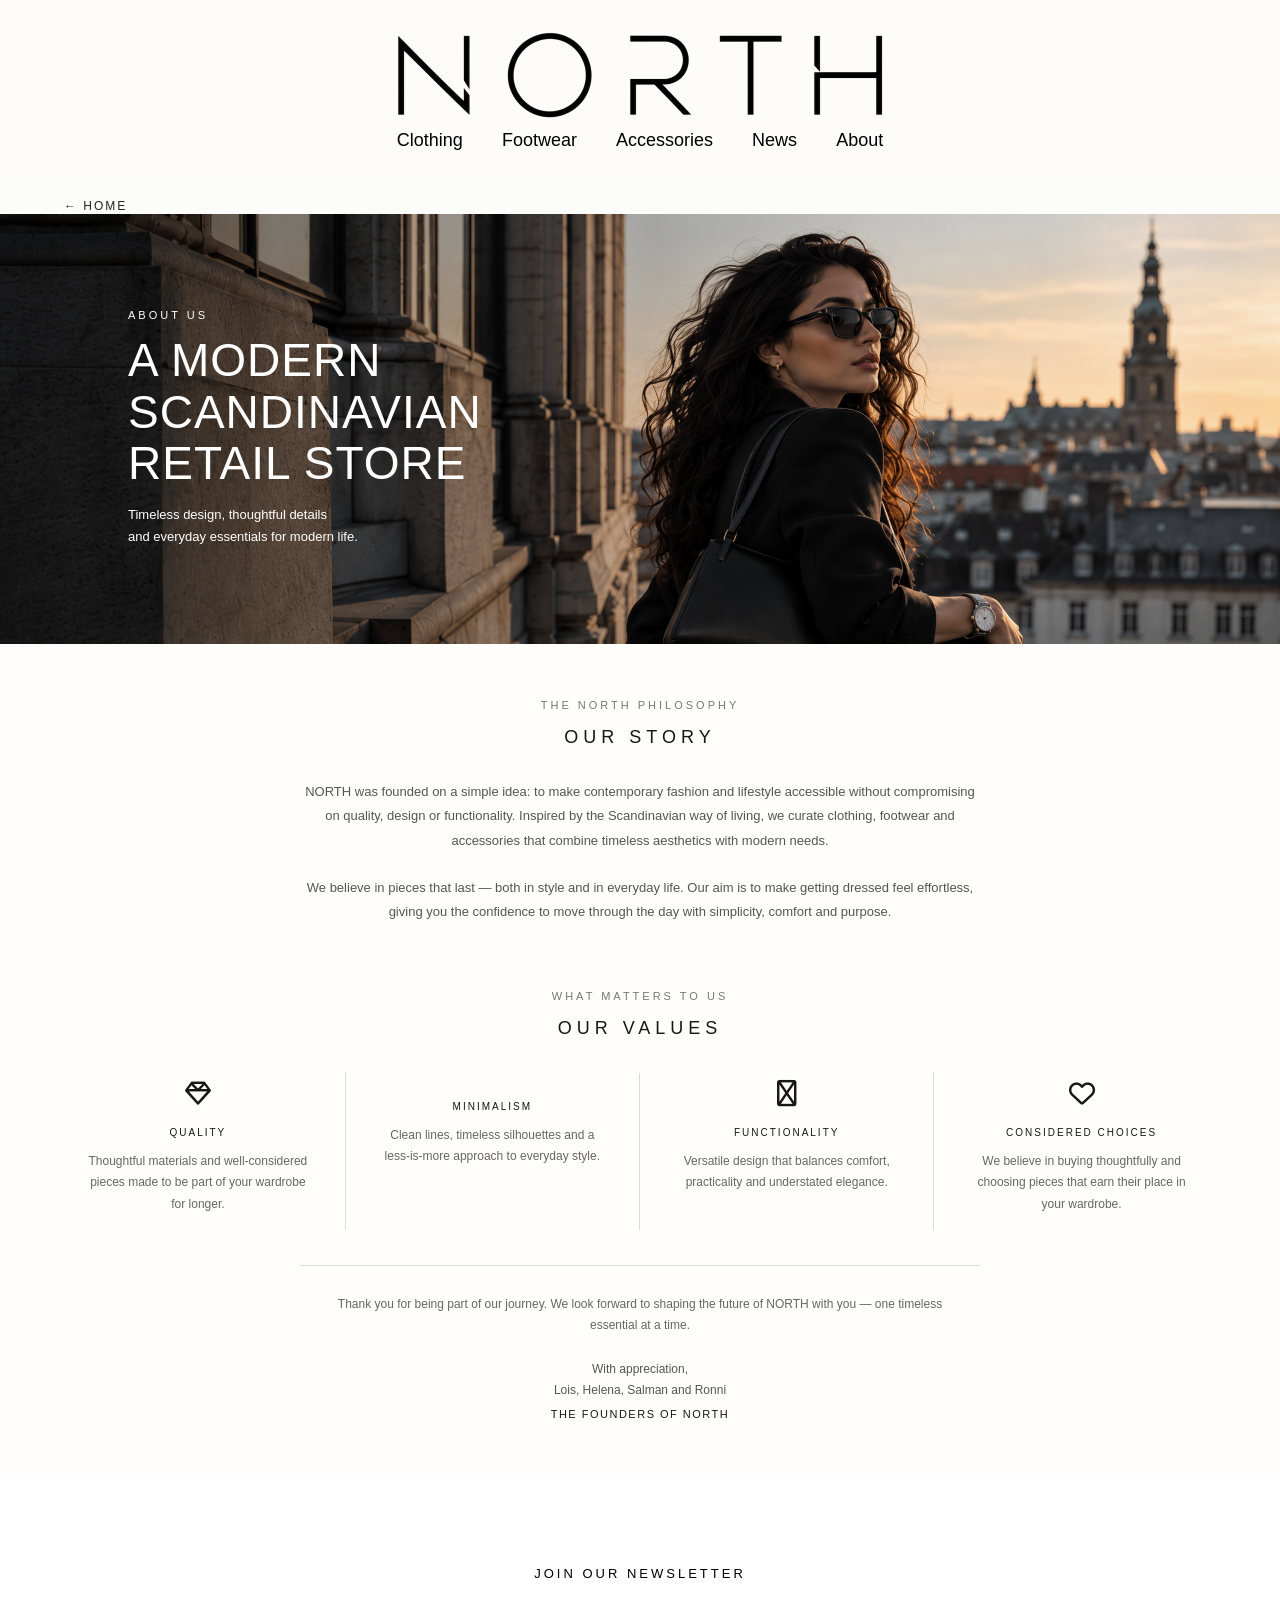
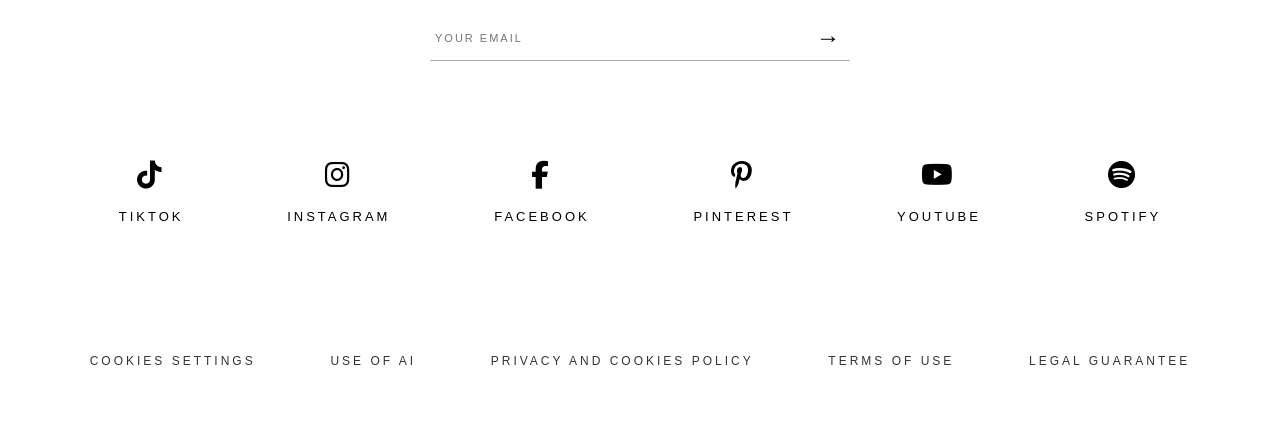
==== about.html @ e8c5afd9 "completepage" ====
<!doctype html>
<html lang="en">
  <head>
    <meta charset="UTF-8" />
    <meta name="viewport" content="width=device-width, initial-scale=1.0" />

    <title>About NORTH</title>

    <link rel="stylesheet" href="css/header.css" />
    <link rel="stylesheet" href="css/style.css" />
    <link rel="stylesheet" href="css/footer.css" />
    <link rel="stylesheet" href="css/about.css" />

    <link rel="stylesheet" href="https://cdnjs.cloudflare.com/ajax/libs/font-awesome/6.4.0/css/all.min.css" />
  </head>

  <body>
    <!-- HEADER -->
    <header class="header">
      <div class="header-center">
        <a href="index.html" class="logo-link">
          <img class="logo" src="imgs/logo.png" alt="NORTH" />
        </a>

        <nav class="menu">
          <a href="productlist.html?category=clothing">Clothing</a>
          <a href="productlist.html?category=footwear">Footwear</a>
          <a href="productlist.html?category=accessories">Accessories</a>
          <a href="news.html">News</a>
          <a href="about.html">About</a>
        </nav>
      </div>

      <button class="burger" aria-label="Open menu" aria-expanded="false">
        <span></span>
        <span></span>
        <span></span>
      </button>
    </header>
    <a href="index.html" class="back-link">← HOME</a>

    <main class="about-page">
      <!-- HERO -->
      <section class="about-hero">
        <div class="about-hero-overlay"></div>

        <div class="about-hero-content">
          <p class="eyebrow">ABOUT US</p>
          <h1>A MODERN<br />SCANDINAVIAN<br />RETAIL STORE</h1>
          <p class="hero-description">
            Timeless design, thoughtful details<br />
            and everyday essentials for modern life.
          </p>
        </div>
      </section>

      <!-- OUR STORY -->
      <section class="about-story">
        <p class="eyebrow">THE NORTH PHILOSOPHY</p>
        <h2>OUR STORY</h2>

        <div class="story-copy">
          <p>
            NORTH was founded on a simple idea: to make contemporary fashion and lifestyle accessible without compromising on quality, design or functionality. Inspired by the Scandinavian way of living, we curate clothing, footwear and accessories
            that combine timeless aesthetics with modern needs.
          </p>

          <p>We believe in pieces that last — both in style and in everyday life. Our aim is to make getting dressed feel effortless, giving you the confidence to move through the day with simplicity, comfort and purpose.</p>
        </div>
      </section>

      <!-- VALUES -->
      <section class="values-section">
        <p class="eyebrow">WHAT MATTERS TO US</p>
        <h2>OUR VALUES</h2>

        <div class="values-grid">
          <article class="value-item">
            <i class="fa-regular fa-gem" aria-hidden="true"></i>
            <h3>QUALITY</h3>
            <p>Thoughtful materials and well-considered pieces made to be part of your wardrobe for longer.</p>
          </article>

          <article class="value-item">
            <i class="fa-solid fa-hanger" aria-hidden="true"></i>
            <h3>MINIMALISM</h3>
            <p>Clean lines, timeless silhouettes and a less-is-more approach to everyday style.</p>
          </article>

          <article class="value-item">
            <i class="fa-solid fa-globe" aria-hidden="true"></i>
            <h3>FUNCTIONALITY</h3>
            <p>Versatile design that balances comfort, practicality and understated elegance.</p>
          </article>

          <article class="value-item">
            <i class="fa-regular fa-heart" aria-hidden="true"></i>
            <h3>CONSIDERED CHOICES</h3>
            <p>We believe in buying thoughtfully and choosing pieces that earn their place in your wardrobe.</p>
          </article>
        </div>
      </section>

      <!-- CLOSING -->
      <section class="about-closing">
        <p>Thank you for being part of our journey. We look forward to shaping the future of NORTH with you — one timeless essential at a time.</p>

        <p class="sign-off">
          With appreciation,<br />
          Lois, Helena, Salman and Ronni
        </p>

        <p class="ceo-title">THE FOUNDERS OF NORTH</p>
      </section>
    </main>

    <!-- FOOTER -->
    <footer class="footer">
      <div class="newsletter">
        <h2>JOIN OUR NEWSLETTER</h2>

        <form class="newsletter-form">
          <input type="email" placeholder="YOUR EMAIL" aria-label="Your email" required />
          <button type="submit" aria-label="Subscribe">→</button>
        </form>
      </div>

      <div class="socials">
        <a href="#" aria-label="TikTok">
          <i class="fa-brands fa-tiktok"></i>
          <span>TIKTOK</span>
        </a>

        <a href="#" aria-label="Instagram">
          <i class="fa-brands fa-instagram"></i>
          <span>INSTAGRAM</span>
        </a>

        <a href="#" aria-label="Facebook">
          <i class="fa-brands fa-facebook-f"></i>
          <span>FACEBOOK</span>
        </a>

        <a href="#" aria-label="Pinterest">
          <i class="fa-brands fa-pinterest-p"></i>
          <span>PINTEREST</span>
        </a>

        <a href="#" aria-label="YouTube">
          <i class="fa-brands fa-youtube"></i>
          <span>YOUTUBE</span>
        </a>

        <a href="#" aria-label="Spotify">
          <i class="fa-brands fa-spotify"></i>
          <span>SPOTIFY</span>
        </a>
      </div>

      <div class="footer-bottom">
        <a href="#">COOKIES SETTINGS</a>
        <a href="#">USE OF AI</a>
        <a href="#">PRIVACY AND COOKIES POLICY</a>
        <a href="#">TERMS OF USE</a>
        <a href="#">LEGAL GUARANTEE</a>
      </div>
    </footer>
  </body>
</html>
---- css/header.css ----
.header {
  display: flex;
  justify-content: center;
  align-items: center;
  position: relative;
  padding: 2rem 2rem 1.5rem;
  background: #FDFCF9;
  font-family: sans-serif;
}



.header-center {
  display: flex;
  flex-direction: column;
  align-items: center;
  width: 100%;
  max-width: 40%;
  
}

.logo-link {
  display: block;
  width: 100%;
}

.logo {
  display: block;
  width: 100%;
  height: auto;
  object-fit: contain;
}

/* Menu aligned with the 5 letters */
.menu {
  display: flex;
  grid-template-columns: repeat(5, 1fr);
  width: 100%;
  margin-top: 0.75rem;
  gap: 0;
  justify-content: space-between;

}

.menu a {
  text-align: center;
  text-decoration: none;
  color: black;
  font-size: 18px;
  font-weight: 400;
  white-space: nowrap;
}

.menu a:hover {
  color: #777777;
  text-decoration: underline;
  text-underline-offset: 4px;
  transition: color 0.2s ease;
}

/* Header icons */
.header-icons {
  display: flex;
  align-items: center;
  gap: 1rem;
  position: absolute;
  right: 2rem;
  top: 50%;
  transform: translateY(-50%);
}

.cart-icon {
  display: flex;
  align-items: center;
  justify-content: center;
}

.cart-icon img {
  width: 24px;
  height: 24px;
}

/* Burger menu */
.burger {
  display: none;
  background: none;
  border: none;
  cursor: pointer;
}

.burger span {
  display: block;
  width: 28px;
  height: 2px;
  background: black;
  margin: 6px 0;
}

/* Mobile */
@media (max-width: 768px) {
  .header {
    padding: 1rem;
  }

  .header-center {
    max-width: 200px;
  }

  .header-icons {
    right: 1rem;
  }

  .burger {
    display: block;
  }

  .menu {
    display: none;
    position: absolute;
    top: 100%;
    left: 0;
    width: 100%;
    margin-top: 0;
    background: white;
    flex-direction: column;
    border-bottom: 1px solid black;
    z-index: 100;
  }

  .menu.open {
    display: flex;
  }

  .menu a {
    padding: 1rem;
    text-align: left;
    border-top: 1px solid #ddd;
  }
}
---- css/style.css ----
body {
  background-color: #fcfcfa;
  margin: 0px;
  padding: 0px;
  font-family: helvetica;
}

@font-face {
  font-family: helvetica;
  src: url(../fonts/HelveticaNeue-Medium.otf);
}

.hero-banner {
  max-width: 100%;
  position: relative;
}

.hero-banner img {
  width: 100%;
  margin: 0px;
  padding: 0px;
}

.hero-text {
  position: absolute;
  top: 50%;
  left: 6%;
  transform: translateY(-50%);
  color: white;
  z-index: 2;
}

.btn {
  display: inline-block;
  padding: 15px 35px;
  background-color: #fcfcfa;
  color: black;
  font-size: 14px;
  text-decoration: none;
  border-radius: 1px;
  transition: background-color 0.3s ease;
}

.product-link {
  text-decoration: none;
  color: inherit;
  display: block;
  cursor: pointer;
}

.product {
  border: 1px solid #ddd;
  padding: 10px;
  background-color: #fff;
  border-radius: 4px;
}
.back-link {
  display: inline-flex;
  align-items: center;
  gap: 8px;
  margin: 30px 0 0 4%;
  color: #111;
  text-decoration: none;
  font-family: sans-serif;
  font-size: 14px;
  font-weight: 400;
  letter-spacing: 0.3px;
  transition: opacity 0.2s ease;
}

.back-link span {
  font-size: 24px;
  line-height: 1;
}

.back-link:hover {
  opacity: 0.55;
}
.back-link {
  display: inline-block;
  margin: 24px 0 0 5%;
  color: #222;
  text-decoration: none;
  font-family: inherit;
  font-size: 12px;
  letter-spacing: 2px;
  transition: opacity 0.3s ease;
}

.back-link:hover {
  opacity: 0.5;
}
---- css/footer.css ----
.footer {
  background-color: white;
  color: black;
  padding: 80px 40px 60px;
  text-align: center;
}


.newsletter h2 {
  font-size: 20px;
  font-weight: 400;
  letter-spacing: 5px;
  margin-bottom: 35px;
}

.newsletter-form {
  display: flex;
  justify-content: space-between;
  max-width: 600px;
  margin: 0 auto;
  border-bottom: 1px solid #999;
}

.newsletter-form input {
  border: none;
  outline: none;
  width: 100%;
  padding: 15px;
  letter-spacing: 3px;
}

.newsletter-form button {
  background: none;
  border: none;
  font-size: 30px;
  cursor: pointer;
}


.socials {
  display: flex;
  justify-content: space-evenly;
  flex-wrap: wrap;
  gap: 25px;
  margin: 100px auto 130px;
}

.socials a {
  display: flex;
  flex-direction: column;
  align-items: center;
  gap: 20px;
  color: black;
  text-decoration: none;
  font-size: 13px;
  letter-spacing: 3px;
}

.socials i {
  font-size: 28px;
}


.footer-bottom {
  display: flex;
  justify-content: space-evenly;
  flex-wrap: wrap;
  gap: 25px;
}

.footer-bottom a {
  color: #333;
  text-decoration: none;
  font-size: 12px;
  letter-spacing: 3px;
}


@media (max-width: 768px) {
  .footer {
    padding: 60px 20px;
  }

  .socials {
    margin: 70px auto;
    gap: 30px;
  }

  .footer-bottom {
    gap: 20px;
  }
}
---- css/about.css ----
/* =========================
   NORTH — ABOUT PAGE
========================= */

.about-page {
  width: 100%;
  color: #171717;
  background: #fffefa;
  overflow: hidden;
}

.about-page * {
  box-sizing: border-box;
}

.about-page h1,
.about-page h2,
.about-page h3,
.about-page p {
  margin-top: 0;
}

.about-page h2 {
  font-size: 18px;
  font-weight: 400;
  letter-spacing: 5px;
  line-height: 1.6;
}

.eyebrow {
  margin-bottom: 12px;
  font-size: 11px;
  letter-spacing: 3px;
  text-transform: uppercase;
}

/* HERO */

.about-hero {
  position: relative;
  display: flex;
  align-items: center;
  min-height: 430px;
  padding: 60px 10%;
  background-image: url("../imgs/about-hero.png");
  background-size: cover;
  background-position: center 42%;
  color: #fff;
}

.about-hero-overlay {
  position: absolute;
  inset: 0;
  background: linear-gradient(90deg, rgba(0, 0, 0, 0.58) 0%, rgba(0, 0, 0, 0.25) 43%, rgba(0, 0, 0, 0.02) 75%);
}

.about-hero-content {
  position: relative;
  z-index: 1;
  max-width: 470px;
}

.about-hero-content .eyebrow {
  margin-bottom: 14px;
}

.about-hero h1 {
  margin-bottom: 14px;
  font-size: clamp(30px, 4vw, 46px);
  font-weight: 300;
  letter-spacing: 1px;
  line-height: 1.12;
}

.hero-description {
  margin-bottom: 0;
  font-size: 13px;
  line-height: 1.7;
}

/* OUR STORY */

.about-story {
  max-width: 800px;
  margin: 0 auto;
  padding: 55px 30px 65px;
  text-align: center;
}

.about-story .eyebrow,
.values-section .eyebrow {
  color: #777;
}

.about-story h2,
.values-section h2 {
  margin-bottom: 28px;
}

.story-copy {
  max-width: 680px;
  margin: 0 auto;
}

.story-copy p {
  margin-bottom: 22px;
  color: #555;
  font-size: 13px;
  line-height: 1.9;
}

.story-copy p:last-child {
  margin-bottom: 0;
}

/* COPENHAGEN IMAGE + TEXT */

.copenhagen-section {
  display: grid;
  grid-template-columns: 1.1fr 0.9fr;
  align-items: center;
  gap: 8%;
  max-width: 1250px;
  margin: 0 auto;
  padding: 0 5% 75px;
}

.copenhagen-image {
  width: 100%;
  height: 390px;
  overflow: hidden;
  background: #efede8;
}

.copenhagen-image img {
  display: block;
  width: 100%;
  height: 100%;
  object-fit: cover;
  object-position: center;
}

.copenhagen-copy {
  max-width: 390px;
}

.copenhagen-copy .eyebrow {
  color: #777;
}

.copenhagen-copy h2 {
  margin-bottom: 25px;
}

.copenhagen-copy p:not(.eyebrow) {
  margin-bottom: 18px;
  color: #555;
  font-size: 13px;
  line-height: 1.9;
}

/* VALUES */

.values-section {
  max-width: 1400px;
  margin: 0 auto;
  padding: 0 4% 35px;
  text-align: center;
}

.values-section h2 {
  margin-bottom: 30px;
}

.values-grid {
  display: grid;
  grid-template-columns: repeat(4, minmax(0, 1fr));
}

.value-item {
  padding: 8px 24px 14px;
  border-right: 1px solid #dedbd6;
}

.value-item:last-child {
  border-right: none;
}

.value-item i {
  display: block;
  margin-bottom: 20px;
  font-size: 26px;
  font-weight: 400;
}

.value-item h3 {
  margin-bottom: 13px;
  font-size: 10px;
  font-weight: 500;
  letter-spacing: 2px;
}

.value-item p {
  max-width: 220px;
  margin: 0 auto;
  color: #666;
  font-size: 12px;
  line-height: 1.8;
}

/* CLOSING */

.about-closing {
  max-width: 680px;
  margin: 0 auto;
  padding: 28px 25px 55px;
  border-top: 1px solid #dedbd6;
  text-align: center;
}

.about-closing > p:first-child {
  margin-bottom: 22px;
  color: #666;
  font-size: 12px;
  line-height: 1.8;
}

.about-closing .sign-off {
  margin-bottom: 6px;
  color: #555;
  font-size: 12px;
  line-height: 1.8;
}

.about-closing .ceo-title {
  margin-bottom: 0;
  font-size: 11px;
  letter-spacing: 1.5px;
}

/* FOOTER */

.about-page + .footer {
  margin-top: 0;
}

.footer .newsletter h2 {
  font-size: 13px;
  font-weight: 400;
  letter-spacing: 3px;
}

.footer .newsletter-form {
  display: flex;
  align-items: center;
  width: min(420px, 85%);
  margin: 25px auto 0;
  border-bottom: 1px solid #aaa;
}

.footer .newsletter-form input {
  flex: 1;
  min-width: 0;
  padding: 12px 5px;
  border: 0;
  outline: none;
  background: transparent;
  font: inherit;
  font-size: 11px;
  letter-spacing: 2px;
}

.footer .newsletter-form button {
  padding: 8px 10px;
  border: 0;
  background: transparent;
  font-size: 24px;
  cursor: pointer;
}

.footer .socials a {
  text-decoration: none;
  color: inherit;
}

/* RESPONSIVE */

@media (max-width: 800px) {
  .about-hero {
    min-height: 370px;
    padding: 45px 7%;
    background-position: 56% center;
  }

  .copenhagen-section {
    grid-template-columns: 1fr;
    gap: 28px;
    padding: 0 7% 60px;
  }

  .copenhagen-image {
    height: 330px;
  }

  .copenhagen-copy {
    max-width: 600px;
    margin: 0 auto;
    text-align: center;
  }

  .values-grid {
    grid-template-columns: repeat(2, minmax(0, 1fr));
    row-gap: 28px;
  }

  .value-item:nth-child(2) {
    border-right: none;
  }

  .value-item:nth-child(3),
  .value-item:nth-child(4) {
    padding-top: 24px;
    border-top: 1px solid #dedbd6;
  }
}

@media (max-width: 500px) {
  .about-page h2 {
    font-size: 16px;
    letter-spacing: 4px;
  }

  .about-hero {
    min-height: 350px;
    padding: 35px 7%;
    background-position: 58% center;
  }

  .about-hero-overlay {
    background: linear-gradient(90deg, rgba(0, 0, 0, 0.65), rgba(0, 0, 0, 0.12));
  }

  .about-hero h1 {
    font-size: 30px;
  }

  .hero-description {
    font-size: 12px;
  }

  .about-story {
    padding: 42px 22px 48px;
  }

  .story-copy p,
  .copenhagen-copy p:not(.eyebrow) {
    font-size: 12px;
  }

  .copenhagen-image {
    height: 260px;
  }

  .values-section {
    padding: 0 12px 25px;
  }

  .value-item {
    padding-right: 12px;
    padding-left: 12px;
  }

  .value-item h3 {
    font-size: 9px;
    letter-spacing: 1px;
  }

  .value-item p {
    font-size: 11px;
  }

  .about-closing {
    padding-bottom: 40px;
  }
}
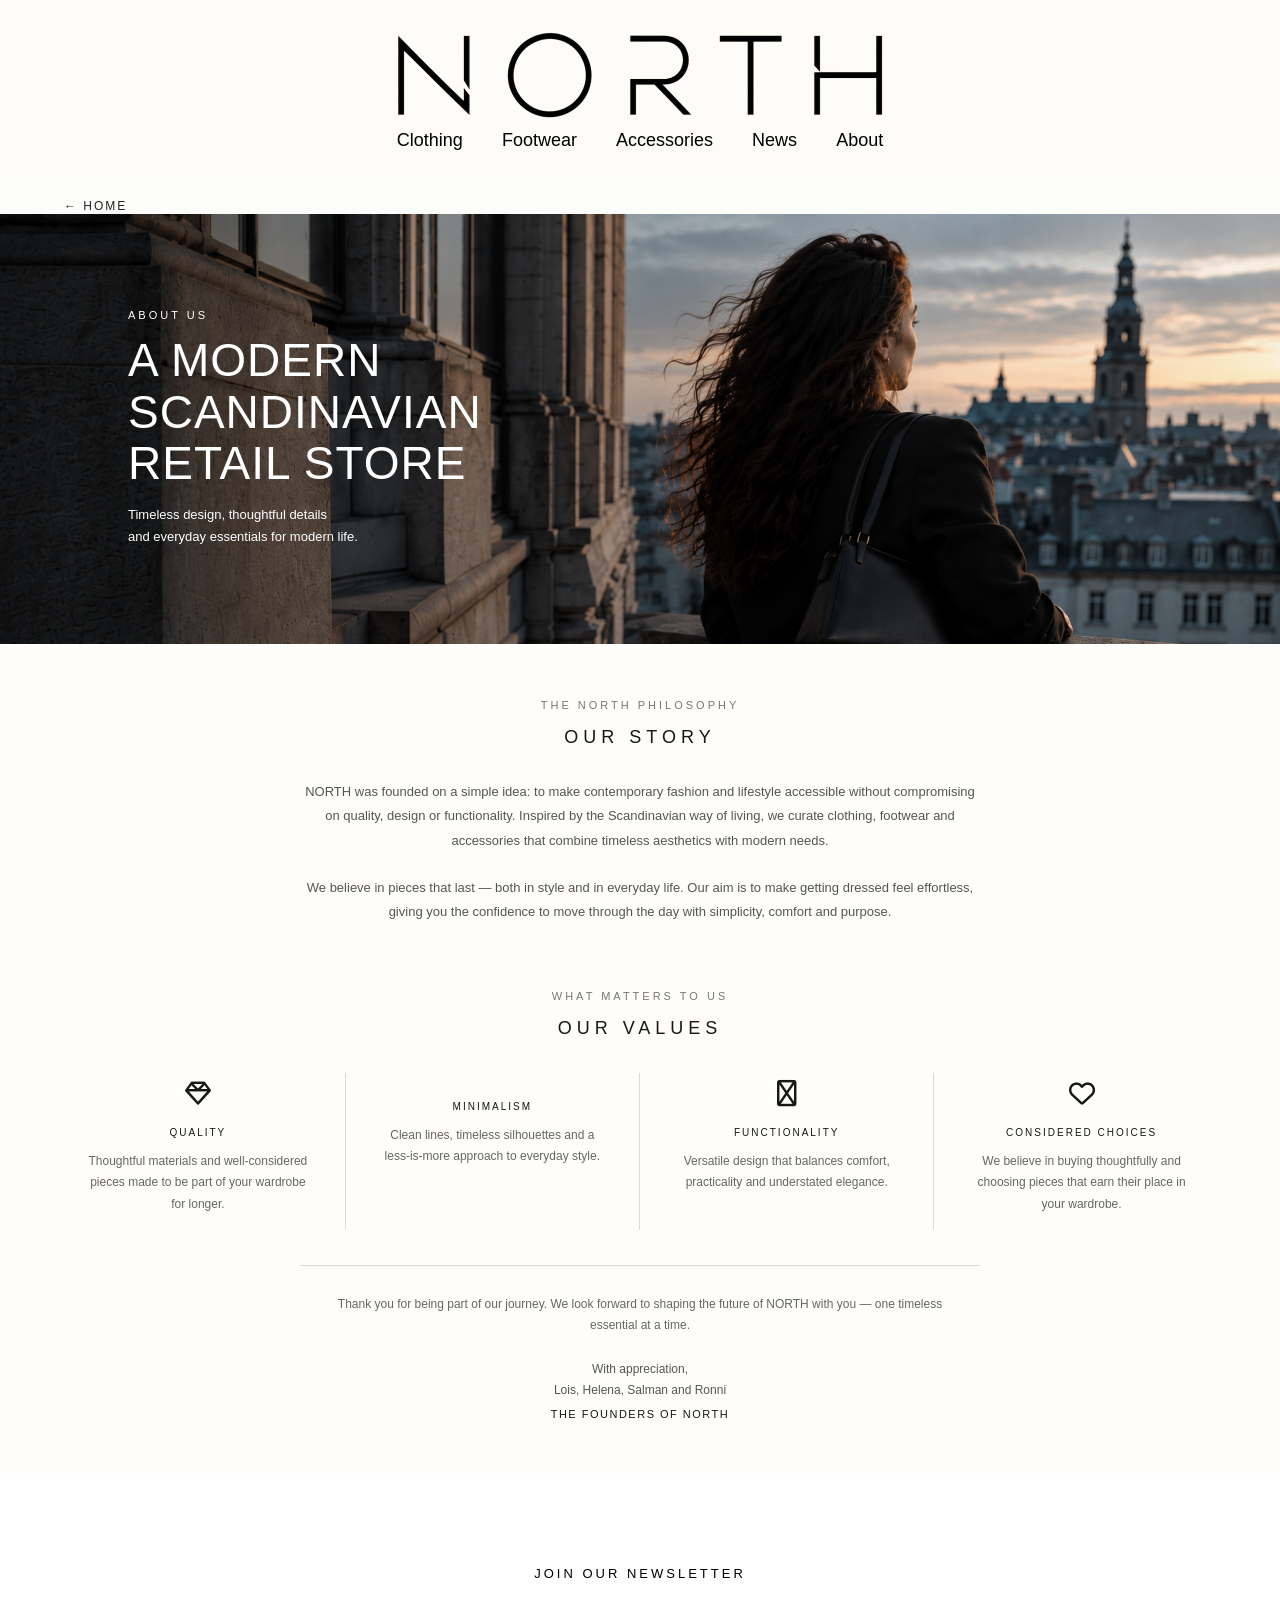
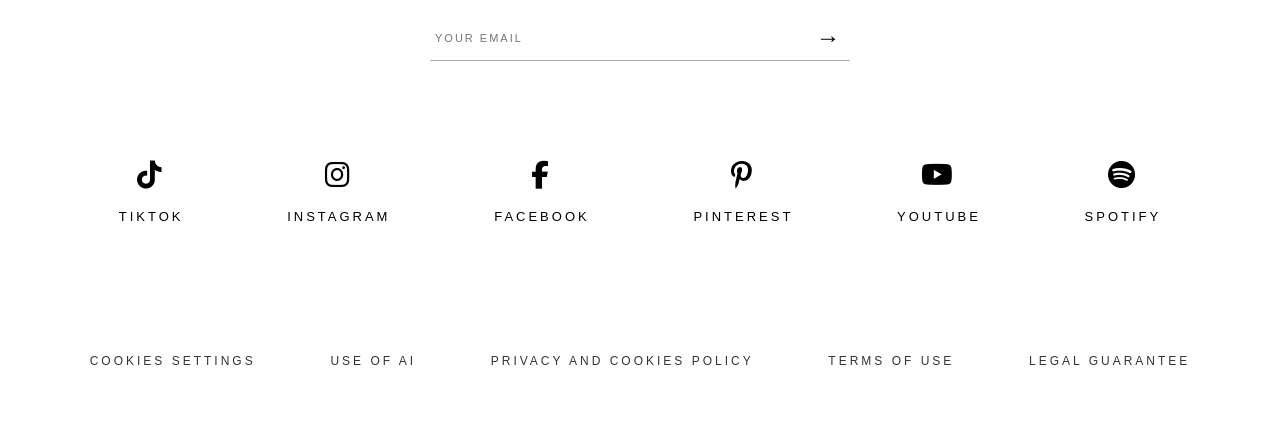
==== commit b25abc2c: "new burger function" ====
--- a/about.html
+++ b/about.html
@@ -165,5 +165,6 @@
         <a href="#">LEGAL GUARANTEE</a>
       </div>
     </footer>
+    <script src="js/header.js" defer></script>
   </body>
 </html>
--- a/css/header.css
+++ b/css/header.css
@@ -1,15 +1,12 @@
-
 .header {
   display: flex;
   justify-content: center;
   align-items: center;
   position: relative;
   padding: 2rem 2rem 1.5rem;
-  background: #FDFCF9;
+  background: #fdfcf9;
   font-family: sans-serif;
 }
-
-
 
 .header-center {
   display: flex;
@@ -17,7 +14,6 @@
   align-items: center;
   width: 100%;
   max-width: 40%;
-  
 }
 
 .logo-link {
@@ -40,7 +36,6 @@
   margin-top: 0.75rem;
   gap: 0;
   justify-content: space-between;
-
 }
 
 .menu a {
@@ -87,6 +82,8 @@
   background: none;
   border: none;
   cursor: pointer;
+  padding: 8px;
+  z-index: 102;
 }
 
 .burger span {
--- a/css/about.css
+++ b/css/about.css
@@ -42,7 +42,7 @@
   align-items: center;
   min-height: 430px;
   padding: 60px 10%;
-  background-image: url("../imgs/about-hero.png");
+  background-image: url("../imgs/about-hero-new.png");
   background-size: cover;
   background-position: center 42%;
   color: #fff;
